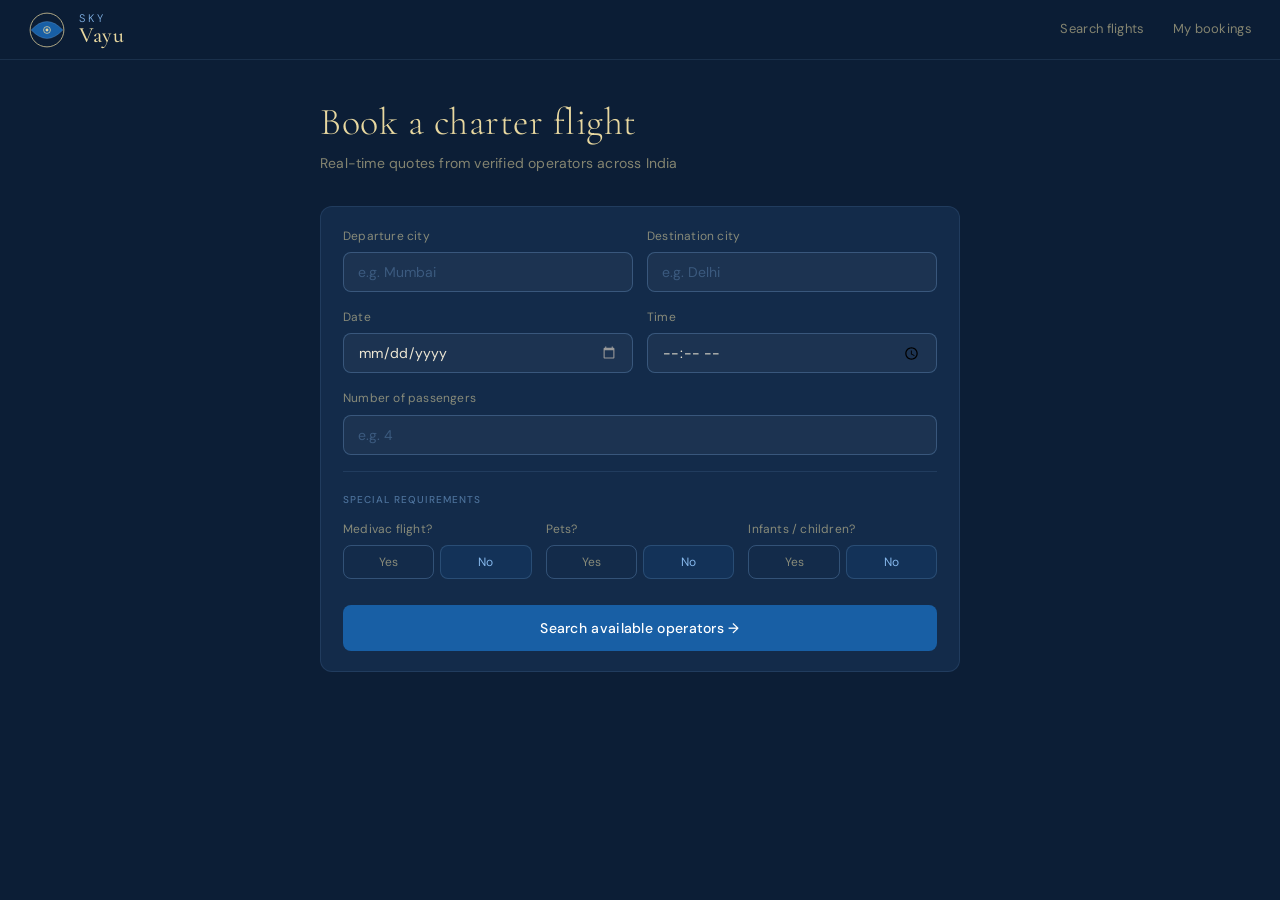
==== skyvayu/index.html @ d4133e9c "Add files via upload" ====
<!DOCTYPE html>
<html lang="en">
<head>
<meta charset="UTF-8"/>
<meta name="viewport" content="width=device-width,initial-scale=1.0"/>
<title>SkyVayu — Private Charter Flights</title>
<link rel="preconnect" href="https://fonts.googleapis.com">
<link href="https://fonts.googleapis.com/css2?family=Cormorant+Garamond:wght@300;400;500&family=DM+Sans:wght@300;400;500&display=swap" rel="stylesheet">
<style>
*,*::before,*::after{box-sizing:border-box;margin:0;padding:0}
:root{
  --bg:#0C1E36;
  --bg-secondary:#0E2040;
  --bg-card:#132B4A;
  --bg-card-hover:#163354;
  --gold:#E8D8A0;
  --gold-dim:rgba(232,216,160,0.6);
  --gold-faint:rgba(232,216,160,0.08);
  --blue:#185FA5;
  --blue-light:#85B7EB;
  --blue-faint:rgba(24,95,165,0.15);
  --blue-border:rgba(133,183,235,0.2);
  --green:#3B6D11;
  --green-light:#97C459;
  --green-faint:rgba(59,109,17,0.2);
  --text:#EEE8D5;
  --text-secondary:rgba(232,216,160,0.55);
  --text-tertiary:rgba(133,183,235,0.5);
  --border:rgba(133,183,235,0.12);
  --border-hover:rgba(133,183,235,0.28);
  --radius:8px;
  --radius-lg:12px;
  --font-display:'Cormorant Garamond', Georgia, serif;
  --font:'DM Sans', sans-serif;
}
html{scroll-behavior:smooth}
body{font-family:var(--font);background:var(--bg);color:var(--text);min-height:100vh;font-size:15px;line-height:1.6}

/* ── Nav ── */
nav{
  background:rgba(12,30,54,0.92);
  backdrop-filter:blur(12px);
  border-bottom:0.5px solid var(--border);
  padding:0 28px;
  height:60px;
  display:flex;
  align-items:center;
  justify-content:space-between;
  position:sticky;
  top:0;
  z-index:100;
}
.logo-wrap{display:flex;align-items:center;gap:13px;cursor:pointer;}
.logo-mark svg{display:block;}
.logo-text{display:flex;flex-direction:column;line-height:1;}
.logo-sky{font-family:var(--font);font-weight:300;font-size:11px;letter-spacing:3px;color:var(--blue-light);text-transform:uppercase;}
.logo-vayu{font-family:var(--font-display);font-weight:500;font-size:22px;color:var(--gold);letter-spacing:0.5px;}
.nav-links{display:flex;gap:28px;align-items:center;}
.nav-links a{font-size:13px;color:var(--text-secondary);text-decoration:none;cursor:pointer;letter-spacing:0.3px;transition:color .2s;}
.nav-links a:hover{color:var(--gold);}

/* ── Pages ── */
.page{display:none;max-width:680px;margin:0 auto;padding:40px 20px 80px;}
.page.active{display:block;}

/* ── Hero heading ── */
.page-hero{margin-bottom:32px;}
.page-hero h1{font-family:var(--font-display);font-size:38px;font-weight:300;color:var(--gold);letter-spacing:0.5px;line-height:1.2;margin-bottom:6px;}
.page-hero p{font-size:14px;color:var(--text-secondary);letter-spacing:0.2px;}
.page-hero h2{font-family:var(--font-display);font-size:28px;font-weight:300;color:var(--gold);letter-spacing:0.5px;margin-bottom:6px;}

/* ── Cards ── */
.card{
  background:var(--bg-card);
  border:0.5px solid var(--border);
  border-radius:var(--radius-lg);
  padding:20px 22px;
  margin-bottom:14px;
}

/* ── Section labels ── */
.section-label{
  font-size:10px;
  font-weight:500;
  color:var(--text-tertiary);
  text-transform:uppercase;
  letter-spacing:.1em;
  margin:28px 0 10px;
}

/* ── Fields ── */
.field-group{margin-bottom:16px;}
.field-label{font-size:12px;color:var(--text-secondary);display:block;margin-bottom:6px;letter-spacing:0.2px;}
input[type=text],input[type=number],input[type=date],input[type=time],input[type=password]{
  width:100%;
  height:40px;
  padding:0 14px;
  border:0.5px solid var(--border-hover);
  border-radius:var(--radius);
  background:rgba(255,255,255,0.04);
  color:var(--text);
  font-size:14px;
  font-family:var(--font);
  outline:none;
  transition:border-color .2s, box-shadow .2s;
}
input:focus{border-color:var(--blue-light);box-shadow:0 0 0 3px rgba(133,183,235,.1);}
input::placeholder{color:rgba(133,183,235,0.3);}
input[type=date]::-webkit-calendar-picker-indicator{filter:invert(0.6);}

/* ── Grid ── */
.grid-2{display:grid;grid-template-columns:1fr 1fr;gap:14px;}
.grid-3{display:grid;grid-template-columns:1fr 1fr 1fr;gap:14px;}

/* ── Toggles ── */
.toggle-group{display:flex;gap:6px;}
.toggle-btn{
  flex:1;padding:8px;font-size:12px;
  border:0.5px solid var(--border-hover);
  border-radius:var(--radius);
  background:transparent;
  color:var(--text-secondary);
  cursor:pointer;
  font-family:var(--font);
  transition:all .15s;
}
.toggle-btn.active{background:var(--blue-faint);color:var(--blue-light);border-color:var(--blue-border);}

/* ── Buttons ── */
.btn-primary{
  width:100%;padding:14px;font-size:14px;font-weight:500;
  background:var(--blue);color:#fff;
  border:none;border-radius:var(--radius);
  cursor:pointer;font-family:var(--font);
  margin-top:10px;letter-spacing:0.3px;
  transition:background .2s, transform .1s;
}
.btn-primary:hover{background:#1a6dbb;}
.btn-primary:active{transform:scale(.99);}
.btn-success{
  width:100%;padding:14px;font-size:14px;font-weight:500;
  background:var(--green);color:#fff;
  border:none;border-radius:var(--radius);
  cursor:pointer;font-family:var(--font);
  margin-top:10px;letter-spacing:0.3px;
  transition:background .2s;
}
.btn-success:hover{background:#457d14;}
.btn-outline{
  width:100%;padding:12px;font-size:13px;
  background:transparent;
  border:0.5px solid var(--border-hover);
  border-radius:var(--radius);
  cursor:pointer;color:var(--text-secondary);
  font-family:var(--font);margin-top:10px;
  transition:border-color .2s, color .2s;
}
.btn-outline:hover{border-color:var(--blue-border);color:var(--blue-light);}
.btn-select{
  padding:8px 18px;font-size:13px;
  background:transparent;
  border:0.5px solid var(--border-hover);
  border-radius:var(--radius);
  cursor:pointer;color:var(--text);
  font-family:var(--font);
  transition:all .15s;
}
.btn-select:hover{background:var(--blue-faint);border-color:var(--blue-border);color:var(--blue-light);}

/* ── Badges ── */
.badge{display:inline-block;font-size:11px;font-weight:500;padding:3px 10px;border-radius:20px;letter-spacing:0.3px;}
.badge-success{background:var(--green-faint);color:var(--green-light);border:0.5px solid rgba(59,109,17,0.3);}
.badge-warning{background:rgba(186,117,23,0.15);color:#EF9F27;border:0.5px solid rgba(186,117,23,0.25);}

/* ── Divider ── */
.divider{border:none;border-top:0.5px solid var(--border);margin:16px 0;}

/* ── Row ── */
.row{display:flex;justify-content:space-between;align-items:center;padding:10px 0;border-bottom:0.5px solid var(--border);font-size:14px;}
.row:last-child{border-bottom:none;}
.row-label{color:var(--text-secondary);}
.row-value{font-weight:500;color:var(--text);}

/* ── Trip summary ── */
.trip-summary{
  background:rgba(255,255,255,0.03);
  border:0.5px solid var(--border);
  border-radius:var(--radius);
  padding:14px 18px;
  margin-bottom:24px;
  display:flex;gap:28px;flex-wrap:wrap;
}
.trip-item{font-size:12px;color:var(--text-secondary);}
.trip-item span{color:var(--gold);font-weight:500;display:block;font-size:14px;margin-bottom:2px;}

/* ── Quote card ── */
.quote-card{
  background:var(--bg-card);
  border:0.5px solid var(--border);
  border-radius:var(--radius-lg);
  padding:18px 20px;
  margin-bottom:10px;
  transition:border-color .2s;
}
.quote-card:hover{border-color:var(--blue-border);}
.quote-card.pending{opacity:.5;}
.op-name{font-size:15px;font-weight:500;color:var(--text);margin-bottom:2px;}
.op-meta{font-size:12px;color:var(--text-secondary);}
.detail-row{display:flex;gap:20px;margin-top:12px;flex-wrap:wrap;}
.detail-item{font-size:12px;color:var(--text-secondary);}
.detail-item strong{color:var(--blue-light);font-weight:500;}
.quote-footer{display:flex;justify-content:space-between;align-items:center;margin-top:14px;padding-top:14px;border-top:0.5px solid var(--border);}
.quote-amount{font-family:var(--font-display);font-size:26px;font-weight:400;color:var(--gold);}
.quote-amount-label{font-size:11px;color:var(--text-secondary);margin-bottom:2px;}

/* ── Payment tabs ── */
.pay-tabs{display:flex;border-bottom:0.5px solid var(--border);margin-bottom:18px;}
.pay-tab{
  flex:1;padding:10px 8px;font-size:13px;
  border:none;background:transparent;
  color:var(--text-secondary);cursor:pointer;
  font-family:var(--font);text-align:center;
  border-bottom:2px solid transparent;
  margin-bottom:-0.5px;
  transition:all .15s;
}
.pay-tab.active{color:var(--blue-light);border-bottom-color:var(--blue-light);}
.pay-panel{display:none;}
.pay-panel.active{display:block;}
.upi-apps{display:flex;gap:8px;margin-bottom:14px;}
.upi-app{
  flex:1;padding:9px 6px;
  border:0.5px solid var(--border-hover);
  border-radius:var(--radius);
  font-size:12px;text-align:center;
  cursor:pointer;color:var(--text);
  background:transparent;font-family:var(--font);
  transition:all .15s;
}
.upi-app.active{border-color:var(--blue-border);background:var(--blue-faint);color:var(--blue-light);}
.bank-option{
  display:flex;align-items:center;gap:10px;
  padding:10px 14px;
  border:0.5px solid var(--border);
  border-radius:var(--radius);
  margin-bottom:8px;cursor:pointer;font-size:14px;
  color:var(--text);transition:all .15s;
}
.bank-option.active{border-color:var(--blue-border);background:var(--blue-faint);color:var(--blue-light);}
.bank-option input[type=radio]{accent-color:var(--blue-light);width:auto;height:auto;background:none;border:none;}

/* ── Total row ── */
.total-row{
  display:flex;justify-content:space-between;align-items:center;
  padding-top:14px;margin-top:4px;
  border-top:0.5px solid var(--border);
}

/* ── Success banner ── */
.success-banner{
  background:var(--green-faint);
  border:0.5px solid rgba(59,109,17,0.3);
  border-radius:var(--radius-lg);
  padding:32px 24px;
  text-align:center;
  margin-bottom:24px;
}
.check-circle{
  width:60px;height:60px;border-radius:50%;
  background:rgba(59,109,17,0.2);
  border:1px solid rgba(151,196,89,0.3);
  display:flex;align-items:center;justify-content:center;
  margin:0 auto 16px;
}
.ref-box{
  background:rgba(0,0,0,.2);
  border-radius:var(--radius);
  padding:12px 18px;
  display:flex;justify-content:space-between;align-items:center;
  margin-top:16px;
  border:0.5px solid var(--border);
}
.ref-code{font-size:18px;font-weight:500;letter-spacing:.1em;font-family:monospace;color:var(--gold);}

/* ── Timeline ── */
.timeline{list-style:none;}
.timeline li{display:flex;gap:14px;padding-bottom:18px;}
.timeline li:last-child{padding-bottom:0;}
.tl-dot{width:10px;height:10px;border-radius:50%;margin-top:5px;flex-shrink:0;}
.tl-done{background:var(--green-light);}
.tl-pending{background:transparent;border:1.5px solid var(--border-hover);}
.tl-text{font-size:13px;color:var(--text);}
.tl-sub{font-size:12px;color:var(--text-secondary);margin-top:2px;}

/* ── Special requirements label ── */
.req-label{font-size:10px;font-weight:500;color:var(--text-tertiary);text-transform:uppercase;letter-spacing:.1em;margin:20px 0 12px;}

@media(max-width:500px){
  .grid-2,.grid-3{grid-template-columns:1fr;}
  .nav-links{display:none;}
  .page-hero h1{font-size:30px;}
}
</style>
</head>
<body>

<nav>
  <div class="logo-wrap" onclick="showPage('search')">
    <div class="logo-mark">
      <svg width="38" height="38" viewBox="0 0 72 72">
        <circle cx="36" cy="36" r="32" fill="none" stroke="#E8D8A0" stroke-width="1.4"/>
        <path d="M6,36 Q36,4 66,36 Q36,68 6,36Z" fill="#185FA5"/>
        <path d="M6,36 Q36,4 66,36 Q36,68 6,36Z" fill="none" stroke="#85B7EB" stroke-width="1" opacity="0.5"/>
        <circle cx="36" cy="36" r="6.5" fill="none" stroke="#E8D8A0" stroke-width="1.4"/>
        <circle cx="36" cy="36" r="2.8" fill="#E8D8A0"/>
      </svg>
    </div>
    <div class="logo-text">
      <span class="logo-sky">Sky</span>
      <span class="logo-vayu">Vayu</span>
    </div>
  </div>
  <div class="nav-links">
    <a onclick="showPage('search')">Search flights</a>
    <a onclick="showPage('confirmed')">My bookings</a>
  </div>
</nav>

<!-- ── Search ── -->
<div class="page active" id="page-search">
  <div class="page-hero">
    <h1>Book a charter flight</h1>
    <p>Real-time quotes from verified operators across India</p>
  </div>
  <div class="card">
    <div class="grid-2">
      <div class="field-group">
        <label class="field-label">Departure city</label>
        <input type="text" id="departure" placeholder="e.g. Mumbai"/>
      </div>
      <div class="field-group">
        <label class="field-label">Destination city</label>
        <input type="text" id="destination" placeholder="e.g. Delhi"/>
      </div>
    </div>
    <div class="grid-2">
      <div class="field-group">
        <label class="field-label">Date</label>
        <input type="date" id="flight-date"/>
      </div>
      <div class="field-group">
        <label class="field-label">Time</label>
        <input type="time" id="flight-time"/>
      </div>
    </div>
    <div class="field-group">
      <label class="field-label">Number of passengers</label>
      <input type="number" id="passengers" min="1" max="50" placeholder="e.g. 4"/>
    </div>
    <hr class="divider"/>
    <div class="req-label">Special requirements</div>
    <div class="grid-3">
      <div class="field-group">
        <label class="field-label">Medivac flight?</label>
        <div class="toggle-group">
          <button class="toggle-btn" onclick="tog(this)">Yes</button>
          <button class="toggle-btn active" onclick="tog(this)">No</button>
        </div>
      </div>
      <div class="field-group">
        <label class="field-label">Pets?</label>
        <div class="toggle-group">
          <button class="toggle-btn" onclick="tog(this)">Yes</button>
          <button class="toggle-btn active" onclick="tog(this)">No</button>
        </div>
      </div>
      <div class="field-group">
        <label class="field-label">Infants / children?</label>
        <div class="toggle-group">
          <button class="toggle-btn" onclick="tog(this)">Yes</button>
          <button class="toggle-btn active" onclick="tog(this)">No</button>
        </div>
      </div>
    </div>
    <button class="btn-primary" onclick="goToResults()">Search available operators →</button>
  </div>
</div>

<!-- ── Results ── -->
<div class="page" id="page-results">
  <div class="page-hero">
    <h2>Charter quotes</h2>
    <p>Operators have been notified of your request</p>
  </div>
  <div class="trip-summary">
    <div class="trip-item"><span id="rs-route">Mumbai → Delhi</span>Route</div>
    <div class="trip-item"><span id="rs-date">28 Mar 2026</span>Departure</div>
    <div class="trip-item"><span id="rs-pax">4 passengers</span>Pax</div>
  </div>

  <div class="section-label">Quotes received — 2</div>

  <div class="quote-card">
    <div style="display:flex;justify-content:space-between;align-items:flex-start;">
      <div>
        <p class="op-name">Blue Sky Charters</p>
        <p class="op-meta">Cessna Citation XLS · Mumbai base</p>
      </div>
      <span class="badge badge-success">Quote received</span>
    </div>
    <div class="detail-row">
      <div class="detail-item">Aircraft <strong>Citation XLS</strong></div>
      <div class="detail-item">Capacity <strong>8 seats</strong></div>
      <div class="detail-item">Flight time <strong>~1h 45m</strong></div>
    </div>
    <div class="quote-footer">
      <div>
        <p class="quote-amount-label">Quoted price</p>
        <p class="quote-amount">₹3,20,000</p>
      </div>
      <button class="btn-select" onclick="selectOp('Blue Sky Charters','Citation XLS','₹3,20,000','₹3,00,000','₹20,000')">Select operator</button>
    </div>
  </div>

  <div class="quote-card">
    <div style="display:flex;justify-content:space-between;align-items:flex-start;">
      <div>
        <p class="op-name">Falcon Aviation</p>
        <p class="op-meta">Bombardier Learjet 45 · Delhi base</p>
      </div>
      <span class="badge badge-success">Quote received</span>
    </div>
    <div class="detail-row">
      <div class="detail-item">Aircraft <strong>Learjet 45</strong></div>
      <div class="detail-item">Capacity <strong>7 seats</strong></div>
      <div class="detail-item">Flight time <strong>~1h 55m</strong></div>
    </div>
    <div class="quote-footer">
      <div>
        <p class="quote-amount-label">Quoted price</p>
        <p class="quote-amount">₹2,95,000</p>
      </div>
      <button class="btn-select" onclick="selectOp('Falcon Aviation','Learjet 45','₹2,95,000','₹2,75,000','₹20,000')">Select operator</button>
    </div>
  </div>

  <div class="section-label">Awaiting response — 3</div>
  <div class="quote-card pending">
    <div style="display:flex;justify-content:space-between;">
      <div><p class="op-name">Air Pegasus</p><p class="op-meta">Bangalore base</p></div>
      <span class="badge badge-warning">Pending</span>
    </div>
    <p style="font-size:12px;color:var(--text-secondary);margin-top:10px;">Waiting for operator to respond...</p>
  </div>
  <div class="quote-card pending">
    <div style="display:flex;justify-content:space-between;">
      <div><p class="op-name">Zenith Air</p><p class="op-meta">Mumbai base</p></div>
      <span class="badge badge-warning">Pending</span>
    </div>
    <p style="font-size:12px;color:var(--text-secondary);margin-top:10px;">Waiting for operator to respond...</p>
  </div>
  <div class="quote-card pending">
    <div style="display:flex;justify-content:space-between;">
      <div><p class="op-name">SkyWings India</p><p class="op-meta">Hyderabad base</p></div>
      <span class="badge badge-warning">Pending</span>
    </div>
    <p style="font-size:12px;color:var(--text-secondary);margin-top:10px;">Waiting for operator to respond...</p>
  </div>

  <button class="btn-outline" onclick="showPage('search')">← Modify search</button>
</div>

<!-- ── Payment ── -->
<div class="page" id="page-payment">
  <div class="page-hero">
    <h2>Confirm &amp; pay</h2>
    <p id="pay-subtitle">Complete your booking</p>
  </div>

  <div class="section-label">Booking summary</div>
  <div class="card">
    <div class="row"><span class="row-label">Operator</span><span class="row-value" id="pay-op"></span></div>
    <div class="row"><span class="row-label">Aircraft</span><span class="row-value" id="pay-aircraft"></span></div>
    <div class="row"><span class="row-label">Route</span><span class="row-value" id="pay-route"></span></div>
    <div class="row"><span class="row-label">Date &amp; time</span><span class="row-value" id="pay-date"></span></div>
    <div class="row"><span class="row-label">Passengers</span><span class="row-value" id="pay-pax"></span></div>
    <div class="row"><span class="row-label">Charter fee</span><span class="row-value" id="pay-charter"></span></div>
    <div class="row"><span class="row-label">Platform fee</span><span class="row-value" id="pay-platform"></span></div>
    <div class="total-row">
      <span style="font-size:14px;font-weight:500;color:var(--text-secondary);">Total payable</span>
      <span style="font-family:var(--font-display);font-size:28px;font-weight:400;color:var(--gold);" id="pay-total"></span>
    </div>
  </div>

  <div class="section-label">Payment method</div>
  <div class="card">
    <div class="pay-tabs">
      <button class="pay-tab active" id="tab-card" onclick="switchTab('card')">Card</button>
      <button class="pay-tab" id="tab-upi" onclick="switchTab('upi')">UPI</button>
      <button class="pay-tab" id="tab-nb" onclick="switchTab('nb')">Net banking</button>
    </div>
    <div class="pay-panel active" id="panel-card">
      <div class="field-group"><label class="field-label">Card number</label><input type="text" placeholder="1234 5678 9012 3456" maxlength="19"/></div>
      <div class="field-group"><label class="field-label">Cardholder name</label><input type="text" placeholder="As on card"/></div>
      <div class="grid-2">
        <div class="field-group"><label class="field-label">Expiry</label><input type="text" placeholder="MM / YY" maxlength="7"/></div>
        <div class="field-group"><label class="field-label">CVV</label><input type="password" placeholder="•••" maxlength="4"/></div>
      </div>
    </div>
    <div class="pay-panel" id="panel-upi">
      <p style="font-size:12px;color:var(--text-secondary);margin-bottom:12px;">Choose your UPI app</p>
      <div class="upi-apps">
        <button class="upi-app active" onclick="selUpi(this)">GPay</button>
        <button class="upi-app" onclick="selUpi(this)">PhonePe</button>
        <button class="upi-app" onclick="selUpi(this)">Paytm</button>
        <button class="upi-app" onclick="selUpi(this)">BHIM</button>
      </div>
      <div class="field-group"><label class="field-label">Or enter UPI ID</label><input type="text" placeholder="yourname@upi"/></div>
    </div>
    <div class="pay-panel" id="panel-nb">
      <p style="font-size:12px;color:var(--text-secondary);margin-bottom:12px;">Select your bank</p>
      <div class="bank-option active" onclick="selBank(this)"><input type="radio" name="bank" checked/><span>HDFC Bank</span></div>
      <div class="bank-option" onclick="selBank(this)"><input type="radio" name="bank"/><span>ICICI Bank</span></div>
      <div class="bank-option" onclick="selBank(this)"><input type="radio" name="bank"/><span>SBI</span></div>
      <div class="bank-option" onclick="selBank(this)"><input type="radio" name="bank"/><span>Axis Bank</span></div>
      <div class="field-group" style="margin-top:12px;"><label class="field-label">Or search for your bank</label><input type="text" placeholder="Search bank..."/></div>
    </div>
  </div>

  <button class="btn-success" id="pay-btn" onclick="confirmBooking()">Pay &amp; confirm booking</button>
  <button class="btn-outline" onclick="showPage('results')">← Back to quotes</button>
</div>

<!-- ── Confirmed ── -->
<div class="page" id="page-confirmed">
  <div class="success-banner">
    <div class="check-circle">
      <svg width="28" height="28" viewBox="0 0 24 24" fill="none" stroke="#97C459" stroke-width="2.5" stroke-linecap="round" stroke-linejoin="round">
        <polyline points="20 6 9 17 4 12"></polyline>
      </svg>
    </div>
    <p style="font-family:var(--font-display);font-size:26px;font-weight:400;color:var(--green-light);margin-bottom:4px;">Booking confirmed</p>
    <p style="font-size:13px;color:rgba(151,196,89,0.7);" id="conf-notice"></p>
    <div class="ref-box">
      <span style="font-size:12px;color:var(--text-secondary);">Booking reference</span>
      <span class="ref-code" id="conf-ref"></span>
    </div>
  </div>

  <div class="section-label">Flight summary</div>
  <div class="card">
    <div class="row"><span class="row-label">Route</span><span class="row-value" id="conf-route"></span></div>
    <div class="row"><span class="row-label">Date &amp; time</span><span class="row-value" id="conf-date"></span></div>
    <div class="row"><span class="row-label">Operator</span><span class="row-value" id="conf-op"></span></div>
    <div class="row"><span class="row-label">Aircraft</span><span class="row-value" id="conf-aircraft"></span></div>
    <div class="row"><span class="row-label">Passengers</span><span class="row-value" id="conf-pax"></span></div>
    <div class="row"><span class="row-label">Amount paid</span><span class="row-value" style="font-family:var(--font-display);font-size:18px;color:var(--gold);" id="conf-total"></span></div>
  </div>

  <div class="section-label">What happens next</div>
  <div class="card">
    <ul class="timeline">
      <li>
        <div class="tl-dot tl-done"></div>
        <div><p class="tl-text">Booking request sent</p><p class="tl-sub">Operator notified immediately</p></div>
      </li>
      <li>
        <div class="tl-dot tl-done"></div>
        <div><p class="tl-text">Operator confirmation</p><p class="tl-sub" id="conf-op-tl"></p></div>
      </li>
      <li>
        <div class="tl-dot tl-pending"></div>
        <div><p class="tl-text">Flight briefing</p><p class="tl-sub">Operator will share final details 24hrs before departure</p></div>
      </li>
      <li>
        <div class="tl-dot tl-pending"></div>
        <div><p class="tl-text">Departure</p><p class="tl-sub" id="conf-dep"></p></div>
      </li>
    </ul>
  </div>

  <button class="btn-primary" onclick="showPage('search')">Book another flight</button>
  <button class="btn-outline">Download confirmation</button>
</div>

<script>
var op = {};

function showPage(id) {
  document.querySelectorAll('.page').forEach(function(p) { p.classList.remove('active'); });
  document.getElementById('page-' + id).classList.add('active');
  window.scrollTo(0, 0);
}
function tog(el) {
  var s = el.parentElement.querySelectorAll('.toggle-btn');
  s.forEach(function(b) { b.classList.remove('active'); });
  el.classList.add('active');
}
function fmtDate(d) {
  var m = ['Jan','Feb','Mar','Apr','May','Jun','Jul','Aug','Sep','Oct','Nov','Dec'];
  var p = d.split('-');
  return parseInt(p[2]) + ' ' + m[parseInt(p[1]) - 1] + ' ' + p[0];
}
function fmtTime(t) {
  var p = t.split(':');
  var h = parseInt(p[0]);
  var ap = h >= 12 ? 'PM' : 'AM';
  h = h % 12 || 12;
  return h + ':' + p[1] + ' ' + ap;
}
function goToResults() {
  var dep = document.getElementById('departure').value || 'Mumbai';
  var dest = document.getElementById('destination').value || 'Delhi';
  var d = document.getElementById('flight-date').value;
  var t = document.getElementById('flight-time').value;
  var px = document.getElementById('passengers').value || '4';
  document.getElementById('rs-route').textContent = dep + ' → ' + dest;
  document.getElementById('rs-date').textContent = (d ? fmtDate(d) : '28 Mar 2026') + (t ? ', ' + fmtTime(t) : ', 10:00 AM');
  document.getElementById('rs-pax').textContent = px + ' passenger' + (px == 1 ? '' : 's');
  showPage('results');
}
function selectOp(name, aircraft, total, charter, platform) {
  op = { name: name, aircraft: aircraft, total: total, charter: charter, platform: platform };
  var route = document.getElementById('rs-route').textContent;
  var date = document.getElementById('rs-date').textContent;
  var pax = document.getElementById('rs-pax').textContent;
  document.getElementById('pay-subtitle').textContent = 'Complete your booking with ' + name;
  document.getElementById('pay-op').textContent = name;
  document.getElementById('pay-aircraft').textContent = aircraft;
  document.getElementById('pay-route').textContent = route;
  document.getElementById('pay-date').textContent = date;
  document.getElementById('pay-pax').textContent = pax;
  document.getElementById('pay-charter').textContent = charter;
  document.getElementById('pay-platform').textContent = platform;
  document.getElementById('pay-total').textContent = total;
  document.getElementById('pay-btn').textContent = 'Pay ' + total + ' & confirm booking';
  showPage('payment');
}
function confirmBooking() {
  var route = document.getElementById('rs-route').textContent;
  var date = document.getElementById('rs-date').textContent;
  var pax = document.getElementById('rs-pax').textContent;
  document.getElementById('conf-route').textContent = route;
  document.getElementById('conf-date').textContent = date;
  document.getElementById('conf-op').textContent = op.name;
  document.getElementById('conf-aircraft').textContent = op.aircraft;
  document.getElementById('conf-pax').textContent = pax;
  document.getElementById('conf-total').textContent = op.total;
  document.getElementById('conf-notice').textContent = op.name + ' has been notified';
  document.getElementById('conf-op-tl').textContent = op.name + ' confirmed your booking';
  document.getElementById('conf-dep').textContent = date;
  var ini = op.name.split(' ').map(function(w) { return w[0]; }).join('').substring(0, 3);
  document.getElementById('conf-ref').textContent = ini + '-' + Math.floor(1000 + Math.random() * 9000);
  showPage('confirmed');
}
function switchTab(tab) {
  ['card','upi','nb'].forEach(function(t) {
    document.getElementById('tab-' + t).classList.remove('active');
    document.getElementById('panel-' + t).classList.remove('active');
  });
  document.getElementById('tab-' + tab).classList.add('active');
  document.getElementById('panel-' + tab).classList.add('active');
}
function selUpi(el) {
  document.querySelectorAll('.upi-app').forEach(function(b) { b.classList.remove('active'); });
  el.classList.add('active');
}
function selBank(el) {
  document.querySelectorAll('.bank-option').forEach(function(b) {
    b.classList.remove('active');
    b.querySelector('input').checked = false;
  });
  el.classList.add('active');
  el.querySelector('input').checked = true;
}
</script>
</body>
</html>
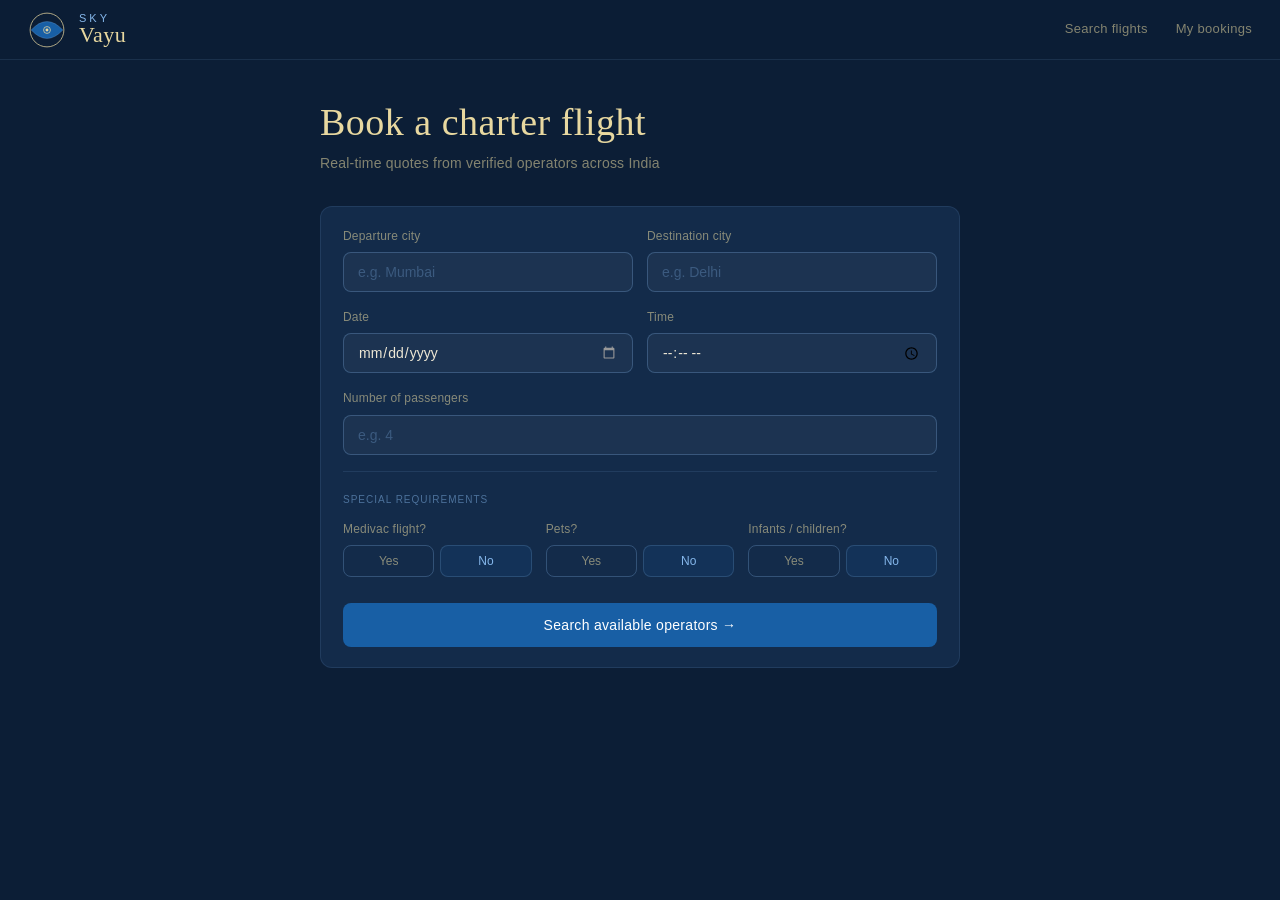
==== commit 91d93005: "Add files via upload" ====
--- a/skyvayu/index.html
+++ b/skyvayu/index.html
@@ -4,8 +4,7 @@
 <meta charset="UTF-8"/>
 <meta name="viewport" content="width=device-width,initial-scale=1.0"/>
 <title>SkyVayu — Private Charter Flights</title>
-<link rel="preconnect" href="https://fonts.googleapis.com">
-<link href="https://fonts.googleapis.com/css2?family=Cormorant+Garamond:wght@300;400;500&family=DM+Sans:wght@300;400;500&display=swap" rel="stylesheet">
+
 <style>
 *,*::before,*::after{box-sizing:border-box;margin:0;padding:0}
 :root{
@@ -30,8 +29,8 @@
   --border-hover:rgba(133,183,235,0.28);
   --radius:8px;
   --radius-lg:12px;
-  --font-display:'Cormorant Garamond', Georgia, serif;
-  --font:'DM Sans', sans-serif;
+  --font-display:Georgia, 'Times New Roman', serif;
+  --font:-apple-system, BlinkMacSystemFont, 'Segoe UI', sans-serif;
 }
 html{scroll-behavior:smooth}
 body{font-family:var(--font);background:var(--bg);color:var(--text);min-height:100vh;font-size:15px;line-height:1.6}
